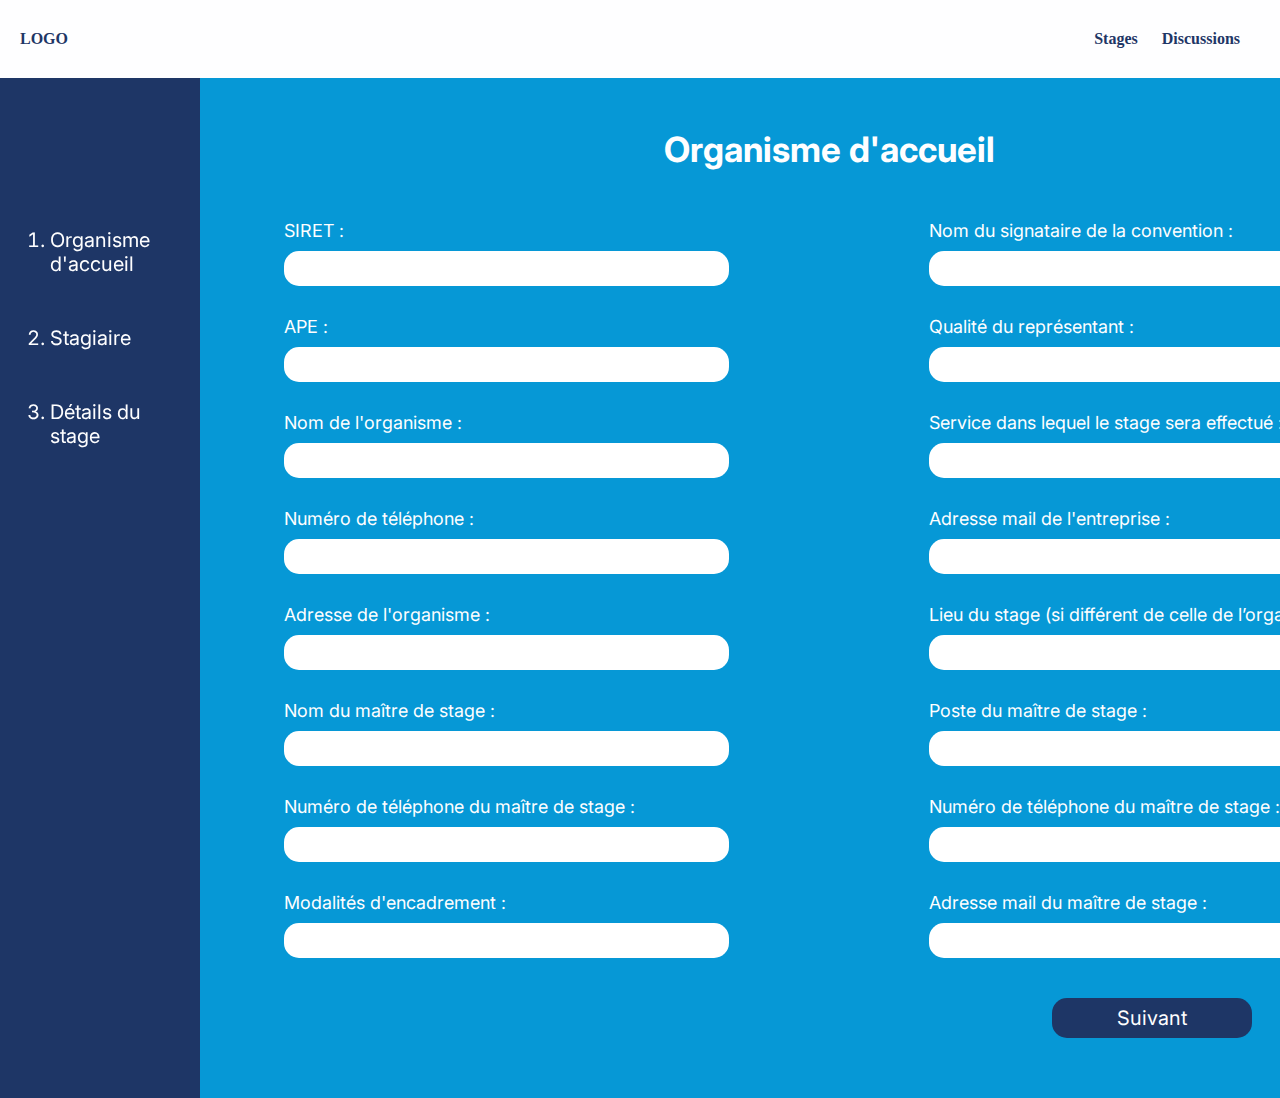
==== convention.html @ d8235db8 "Formulaire convention ajouté + modifications font" ====
<!DOCTYPE html>
<html lang="fr">

<head>
    <meta charset="UTF-8">
    <meta name="viewport" content="width=device-width, initial-scale=1.0">
    <link rel="preconnect" href="https://fonts.googleapis.com">
<link rel="preconnect" href="https://fonts.gstatic.com" crossorigin>
<link href="https://fonts.googleapis.com/css2?family=Inter:ital,opsz,wght@0,14..32,100..900;1,14..32,100..900&family=Montserrat:ital,wght@0,100..900;1,100..900&display=swap" rel="stylesheet">
    <title>Créer une nouvelle convention</title>
    <link rel="stylesheet" href="convention.css">
</head>

<body>
    <header>
        <div class="logo">LOGO</div>
        <nav>
            <a href="etustage.php">Stages</a>
            <a href="etudiscussion.php">Discussions</a>
            <a href="#"><i class="fa-solid fa-right-from-bracket"></i></a>
        </nav>
    </header>

    <main>
    <div id="etape">
        <ol>
            <li class="actif">Organisme d'accueil</li>
            <li>Stagiaire</li>
            <li>Détails du stage</li>
        </ol>
    </div>

   
<div id="etape1">

        <h1>Organisme d'accueil</h1>
<div class="formulaire">
        <div class="section">
            <div class="champ">
                <label for="">SIRET :</label>
                <input type="text">
            </div>
            <div class="champ">
                <label for="">APE :</label>
                <input type="text">
            </div>
            <div class="champ">
                <label for="">Nom de l'organisme :</label>
                <input type="text">
            </div>
            <div class="champ">
                <label for="">Numéro de téléphone :</label>
                <input type="text">
            </div>
            <div class="champ">
                <label for="">Adresse de l'organisme :</label>
                <input type="text">
            </div>
            <div class="champ">
                <label for="">Nom du maître de stage :</label>
                <input type="text">
            </div>
            <div class="champ">
                <label for="">Numéro de téléphone du maître de stage :</label>
                <input type="text">
            </div>
            <div class="champ">
                <label for="">Modalités d'encadrement :</label>
                <input type="text">
            </div>
        </div>

        <div class="section">
            <div class="champ">
                <label for="">Nom du signataire de la convention : </label>
                <input type="text">
            </div>
            <div class="champ">
                <label for="">Qualité du représentant :</label>
                <input type="text">
            </div>
            <div class="champ">
                <label for="">Service dans lequel le stage sera effectué : </label>
                <input type="text">
            </div>
            <div class="champ">
                <label for="">Adresse mail de l'entreprise :</label>
                <input type="email">
            </div>
            <div class="champ">
                <label for="">Lieu du stage (si différent de celle de l’organisme) : </label>
                <input type="text">
            </div>
            <div class="champ">
                <label for="">Poste du maître de stage :</label>
                <input type="text">
            </div>
            <div class="champ">
                <label for="">Numéro de téléphone du maître de stage :</label>
                <input type="text">
            </div>
            <div class="champ">
                <label for="">Adresse mail du maître de stage :</label>
                <input type="text">
            </div>
            <div class="next">
            <button class="suivant">Suivant</button>
        </div>
        </div>
    </div>
    </div> 

<!-- <div id="etape2">
    <h1>Stagiaire</h1>
    <div class="formulaire">
    <div class="section">
        <div class="champ">
            <label for="">Votre numéro étudiant :</label>
            <input type="text">
        </div>
        <div class="champ">
            <label for="">Votre nom :</label>
            <input type="text">
        </div>
        <div class="champ">
            <label for="">Votre prénom :</label>
            <input type="text">
        </div>
        <div class="champ">
            <label for="">Votre adresse</label>
            <input type="text">
        </div>
        <div class="champ">
            <label for="">Votre date de naissance :</label>
            <input type="date" name="" id="">
        </div>
    </div>
    <div class="section">
        <div class="champ">
            <label for="">Votre numéro de téléphone :</label>
            <input type="text">
        </div>
        <div class="champ">
            <label for="">Votre adresse mail étudiante :</label>
            <input type="text">
        </div>
        <div class="champ">
            <label for="">Votre adresse mail personnelle :</label>
            <input type="text">
        </div>
        <div class="champ">
            <label for="">Votre caisse primaire d'assurance maladie :</label>
            <input type="text" placeholder="Nom et adresse postale">
        </div>
        <div class="next">
        <button class="suivant">Suivant</button>
    </div>
    </div>
</div>
</div> -->


<!--<div id="etape3">
    <h1>Détails du stage</h1>
    <div class="formulaire">
    <div class="section">
        <div class="champ">
            <label for="">Sujet du stage :</label>
            <input type="text">
        </div>
        <div class="champ">
            <label for="">Dates du stage :</label>
            <div class="row">
                <label for="">Du</label>
                <input type="date" name="" id="">
                <label for="">au</label>
                <input type="date" name="" id="">
            </div>
        </div>
        <div class="champ">
            <label for="">Emploi du temps :</label>
            <div id="edt">
            <div class="row">
                <input type="number">
                <label for="">semaines de stage</label>
            </div>
            <div class="row">
                <input type="number">
                <label for="">jours de présence en stage</label>
            </div>
            <div class="row">
                <input type="number">
                <label for="">heures de présence par jour</label>
            </div>
            <div class="row">
                <input type="number">
                <label for="">heures de présence par semaine</label>
            </div>
            <div class="row">
                <input type="number">
                <label for="">jours de congés autorisés</label>
            </div>
        </div>
        </div>
        <div class="champ">
            <label for="">Commentaires :</label>
            <textarea name="" id="" rows="6"></textarea>
        </div>
    </div>
    <div class="section">
        
        <div class="champ">
            <label for="">Activités confiées :</label>
            <textarea name="" id="" rows="6"></textarea>
        </div>
        <div class="champ">
            <label for="">Compétences à acquerir/développer :</label>
            <textarea name="" id="" rows="6"></textarea>
        </div>
        <div class="champ">
            <label for="">Avantages - Accés aux droits des salariés  :</label>
            <textarea name="" id="" rows="4"></textarea>
        </div>
        <div class="champ">
            <label for="">Avantages - Accés aux droits des agents  :</label>
            <textarea name="" id="" rows="4"></textarea>
        </div>
        <div class="next">
        <button class="suivant">Terminer</button>
    </div>
    </div>
</div>
</div>

<div id="recapitulatif">

</div> -->

</body>
</html>
---- convention.css ----
@import url(root.Css);

* {
    margin: 0;
    padding: 0;
}

#etape {
    background-color: var(--foncé);
    display: flex;
    flex-direction: column;
}
ol {
    display: flex;
    flex-direction: column;
    gap: 50px;
    padding: 150px 50px;
    position: sticky;
    top: 0;
}

ol li {
    font-family: 'Inter', serif;
    color: var(--blanc);
    font-size: 20px;
}

main {
    display: flex;
    flex-direction: row;
    background-color: var(--bleuclair);
    gap: 5%;
}

h1 {
    text-align: center;
}

#etape1, #etape2, #etape3, #recapitulatif {
    display: flex;
    flex-direction: column;
    padding: 50px 20px;
    gap: 50px;
}

.formulaire {
    display: flex;
    flex-direction: row;
    justify-content: space-around;
    gap: 200px;
}

.section {
    display: flex;
    flex-direction: column;
    gap: 30px;
}

#edt {
    display: flex;
    flex-direction: column;
    gap: 10px;
}
.row {
    display: flex;
    flex-direction: row;
        align-items: center;
    gap: 10px;
}

.champ {
    display: flex;
    flex-direction: column;
    gap: 10px;
}

label {
    font-family: 'Inter', serif;
    color: var(--blanc);
    font-size: 18px;
}

input[type="text" i], input[type="email" i] {
    height: 35px;
    width: 425px;
    border-radius: 15px;
    border: none;
    padding: 0px 10px; 
    font-family: 'Inter', serif;
}

input[type="date" i] {
    height: 35px;
    width: 165px;
    padding: 5px 10px;
    border-radius: 15px;
    border: none;  
    font-family: 'Inter', serif;
}

input[type="number" i] {
    height: 30px;
    width: 40px;
    padding: 2px;
    text-align: center;
    border-radius: 15px;
    border: none;
    font-family: 'Inter', serif;
}

textarea {
    border-radius: 25px;
    border: none;
    padding: 10px; 
    width: 425px; 
    font-family: 'Inter', serif;
}

.next {
    display: flex;
    justify-content: center;
}
button {
    background-color: var(--foncé);
    color: var(--blanc);
    font-size: 20px;
    margin: 10px;
    height: 40px;
    width: 200px;
    border-radius: 15px;
    font-family: 'Inter', serif;
    border: none;
}
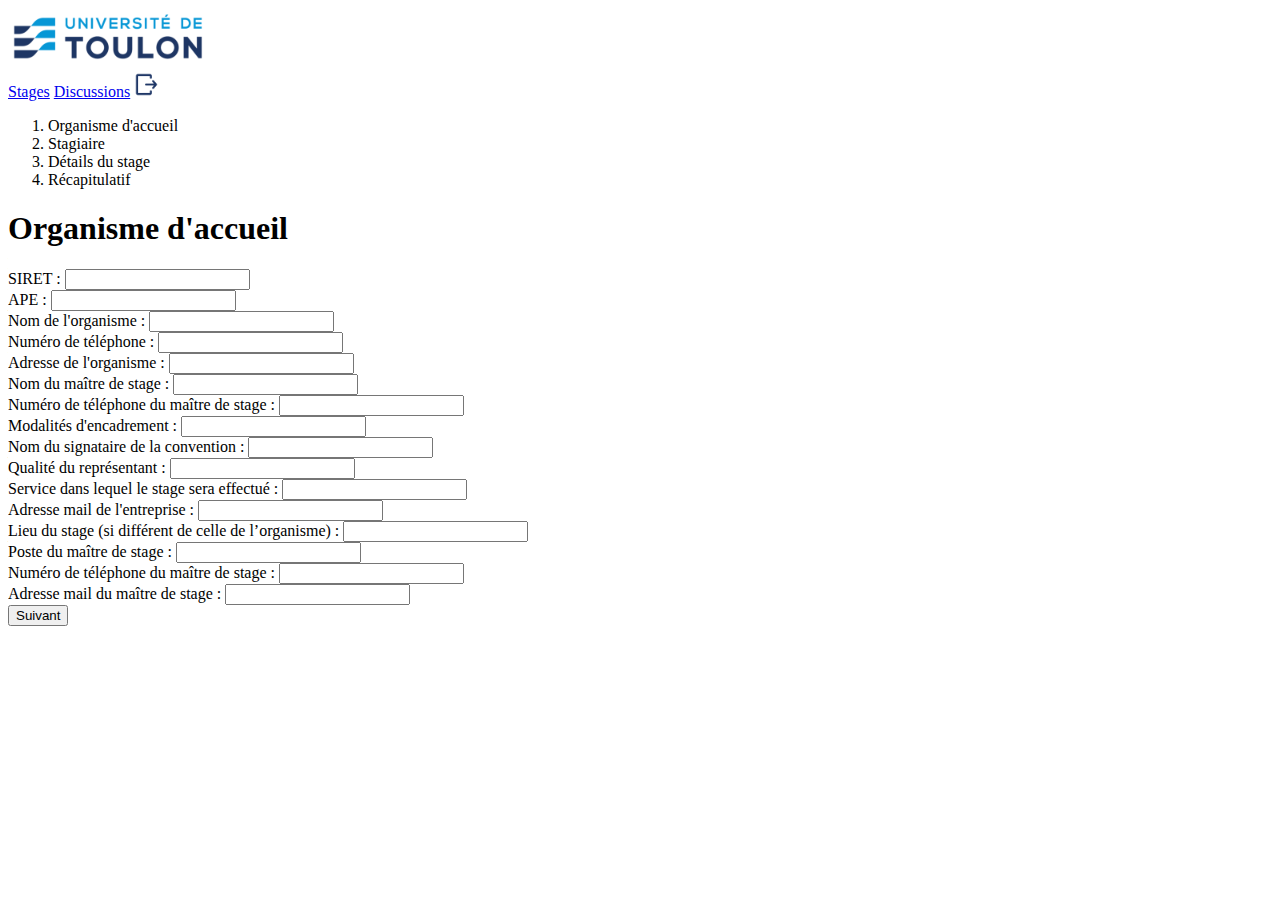
==== commit 6c56aec6: "Page formulaire convention ajoutée + ajout logo/icon header" ====
--- a/convention.html
+++ b/convention.html
@@ -8,16 +8,16 @@
 <link rel="preconnect" href="https://fonts.gstatic.com" crossorigin>
 <link href="https://fonts.googleapis.com/css2?family=Inter:ital,opsz,wght@0,14..32,100..900;1,14..32,100..900&family=Montserrat:ital,wght@0,100..900;1,100..900&display=swap" rel="stylesheet">
     <title>Créer une nouvelle convention</title>
-    <link rel="stylesheet" href="convention.css">
+    <link rel="stylesheet" href="CSS/convention.css">
 </head>
 
 <body>
     <header>
-        <div class="logo">LOGO</div>
+        <div class="logo"><img src="logo université de toulon.png" alt="" width="200px"></div>
         <nav>
             <a href="etustage.php">Stages</a>
             <a href="etudiscussion.php">Discussions</a>
-            <a href="#"><i class="fa-solid fa-right-from-bracket"></i></a>
+            <a href="#"><img src="deconnexion.png" alt="" width="25px"></a>
         </nav>
     </header>
 
@@ -27,6 +27,7 @@
             <li class="actif">Organisme d'accueil</li>
             <li>Stagiaire</li>
             <li>Détails du stage</li>
+            <li>Récapitulatif</li>
         </ol>
     </div>
 
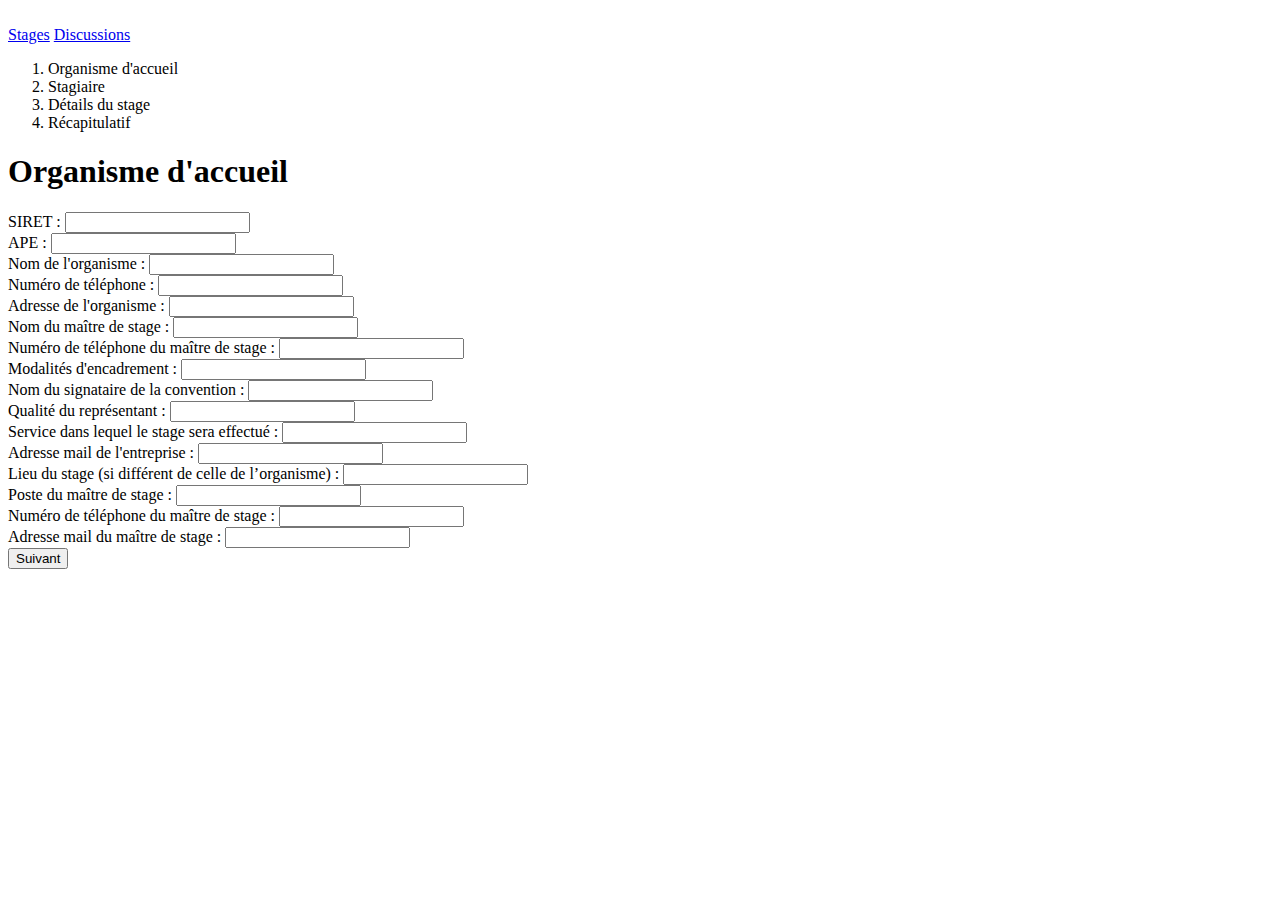
==== commit 15b81541: "Page d'accueil ajoutée" ====
--- a/convention.html
+++ b/convention.html
@@ -13,11 +13,11 @@
 
 <body>
     <header>
-        <div class="logo"><img src="logo université de toulon.png" alt="" width="200px"></div>
+        <div class="logo"><img src="images/logo université de toulon.png" alt="" width="200px"></div>
         <nav>
             <a href="etustage.php">Stages</a>
             <a href="etudiscussion.php">Discussions</a>
-            <a href="#"><img src="deconnexion.png" alt="" width="25px"></a>
+            <a href="#"><img src="images/deconnexion.png" alt="" width="25px"></a>
         </nav>
     </header>
 
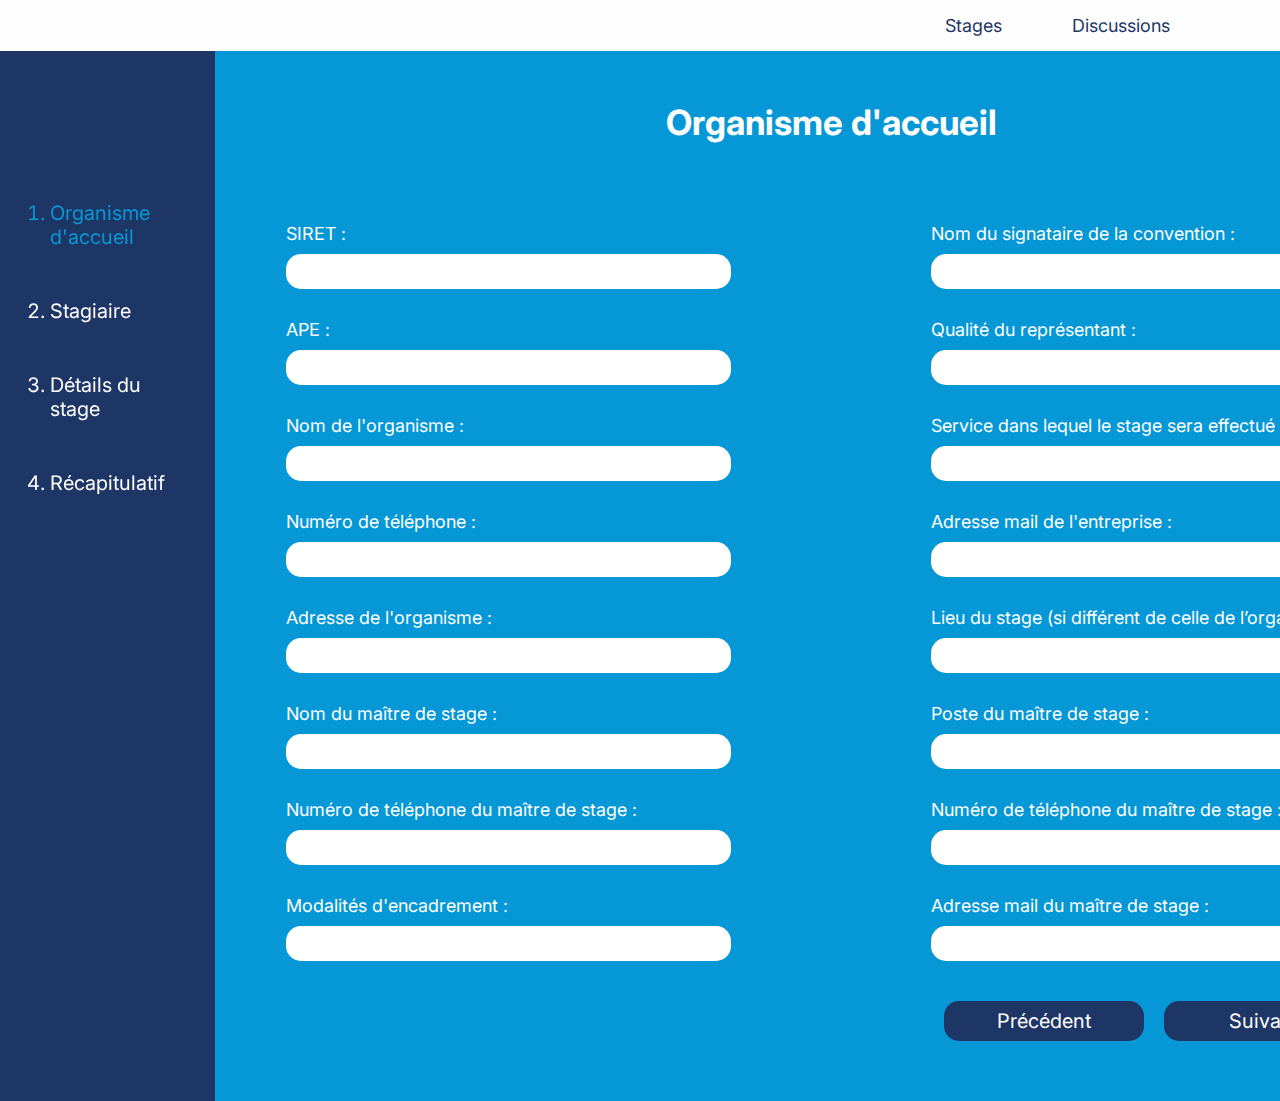
==== commit b8e00df6: "Update convention.html" ====
--- a/convention.html
+++ b/convention.html
@@ -21,7 +21,8 @@
         </nav>
     </header>
 
-    <main>
+    <form id="convention" action="generate_convention.php" method="post">
+
     <div id="etape">
         <ol>
             <li class="actif">Organisme d'accueil</li>
@@ -31,7 +32,7 @@
         </ol>
     </div>
 
-   
+ 
 <div id="etape1">
 
         <h1>Organisme d'accueil</h1>
@@ -39,177 +40,178 @@
         <div class="section">
             <div class="champ">
                 <label for="">SIRET :</label>
-                <input type="text">
+                <input type="text" name="siret">
             </div>
             <div class="champ">
                 <label for="">APE :</label>
-                <input type="text">
+                <input type="text" name="APE">
             </div>
             <div class="champ">
                 <label for="">Nom de l'organisme :</label>
-                <input type="text">
+                <input type="text" name="nom_organisme">
             </div>
             <div class="champ">
                 <label for="">Numéro de téléphone :</label>
-                <input type="text">
+                <input type="text" name="numero_telephone_organisme">
             </div>
             <div class="champ">
                 <label for="">Adresse de l'organisme :</label>
-                <input type="text">
+                <input type="text" name="adresse_organisme">
             </div>
             <div class="champ">
                 <label for="">Nom du maître de stage :</label>
-                <input type="text">
+                <input type="text" name="nom_maitre_stage">
             </div>
             <div class="champ">
                 <label for="">Numéro de téléphone du maître de stage :</label>
-                <input type="text">
+                <input type="text" name="numero_telephone_maitre_stage">
             </div>
             <div class="champ">
                 <label for="">Modalités d'encadrement :</label>
-                <input type="text">
+                <input type="text" name="modalites">
             </div>
         </div>
 
         <div class="section">
             <div class="champ">
                 <label for="">Nom du signataire de la convention : </label>
-                <input type="text">
+                <input type="text" name="nom_signataire">
             </div>
             <div class="champ">
                 <label for="">Qualité du représentant :</label>
-                <input type="text">
+                <input type="text" name="qualite_representant">
             </div>
             <div class="champ">
                 <label for="">Service dans lequel le stage sera effectué : </label>
-                <input type="text">
+                <input type="text" name="service_stage">
             </div>
             <div class="champ">
                 <label for="">Adresse mail de l'entreprise :</label>
-                <input type="email">
+                <input type="email" name="email_entreprise">
             </div>
             <div class="champ">
                 <label for="">Lieu du stage (si différent de celle de l’organisme) : </label>
-                <input type="text">
+                <input type="text" name="lieu_stage">
             </div>
             <div class="champ">
                 <label for="">Poste du maître de stage :</label>
-                <input type="text">
+                <input type="text" name="poste_maitre_stage">
             </div>
             <div class="champ">
                 <label for="">Numéro de téléphone du maître de stage :</label>
-                <input type="text">
+                <input type="text" name="numero_telephone_maitre_stage">
             </div>
             <div class="champ">
                 <label for="">Adresse mail du maître de stage :</label>
-                <input type="text">
+                <input type="text" name="email_maitre_stage">
             </div>
             <div class="next">
-            <button class="suivant">Suivant</button>
-        </div>
+                <button type="button" class="precedent">Précédent</button>
+                <button type="suivant" class="suivant">Suivant</button>
+            </div>
         </div>
     </div>
     </div> 
 
-<!-- <div id="etape2">
     <h1>Stagiaire</h1>
     <div class="formulaire">
     <div class="section">
         <div class="champ">
             <label for="">Votre numéro étudiant :</label>
-            <input type="text">
+            <input type="text" name="numero_etudiant">
         </div>
         <div class="champ">
             <label for="">Votre nom :</label>
-            <input type="text">
+            <input type="text" name="nom_etudiant">
         </div>
         <div class="champ">
             <label for="">Votre prénom :</label>
-            <input type="text">
+            <input type="text" name="prenom_etudiant">
         </div>
         <div class="champ">
             <label for="">Votre adresse</label>
-            <input type="text">
+            <input type="text" name="adresse_etudiant">
         </div>
         <div class="champ">
             <label for="">Votre date de naissance :</label>
-            <input type="date" name="" id="">
+            <input type="date" name="date_naissance_etudiant" id="">
         </div>
     </div>
     <div class="section">
         <div class="champ">
             <label for="">Votre numéro de téléphone :</label>
-            <input type="text">
+            <input type="text" name="numero_telephone_etudiant">
         </div>
         <div class="champ">
             <label for="">Votre adresse mail étudiante :</label>
-            <input type="text">
+            <input type="text" name="email_etudiant">
         </div>
         <div class="champ">
             <label for="">Votre adresse mail personnelle :</label>
-            <input type="text">
+            <input type="text" name="email_perso_etudiant">
         </div>
         <div class="champ">
             <label for="">Votre caisse primaire d'assurance maladie :</label>
-            <input type="text" placeholder="Nom et adresse postale">
+            <input type="text" placeholder="Nom et adresse postale" name="caisse_assurance_maladie_etudiant">
         </div>
         <div class="next">
-        <button class="suivant">Suivant</button>
-    </div>
-    </div>
-</div>
-</div> -->
-
-
-<!--<div id="etape3">
+            <button type="button" class="precedent">Précédent</button>
+            <button type="suivant" class="suivant">Suivant</button>
+        </div>
+    </div>
+</div>
+</div>
+
+
+<div id="etape3">
     <h1>Détails du stage</h1>
     <div class="formulaire">
     <div class="section">
         <div class="champ">
             <label for="">Sujet du stage :</label>
-            <input type="text">
+            <input type="text" name="sujet_stage">
         </div>
         <div class="champ">
             <label for="">Dates du stage :</label>
             <div class="row">
                 <label for="">Du</label>
-                <input type="date" name="" id="">
+                <input type="date" name="date_debut_stage" id="">
                 <label for="">au</label>
-                <input type="date" name="" id="">
+                <input type="date" name="date_fin_stage" id="">
             </div>
         </div>
         <div class="champ">
             <label for="">Emploi du temps :</label>
             <div id="edt">
             <div class="row">
-                <input type="number">
+                <input type="number" name="nb_semaines_stage">
                 <label for="">semaines de stage</label>
             </div>
             <div class="row">
-                <input type="number">
+                <input type="number" name="nb_jours_stage">
                 <label for="">jours de présence en stage</label>
             </div>
             <div class="row">
-                <input type="number">
+                <input type="number" name="$nb_heures_par_jour_stage">
                 <label for="">heures de présence par jour</label>
             </div>
             <div class="row">
-                <input type="number">
+                <input type="number" name="nb_heures_par_semaine_stage">
                 <label for="">heures de présence par semaine</label>
             </div>
             <div class="row">
-                <input type="number">
+                <input type="number" name="sujet_stage">
                 <label for="">jours de congés autorisés</label>
             </div>
         </div>
         </div>
         <div class="champ">
             <label for="">Commentaires :</label>
-            <textarea name="" id="" rows="6"></textarea>
-        </div>
-    </div>
-    <div class="section">
-        
+            <textarea name="commentaires_stage" id="" rows="6"></textarea>
+        </div>
+    </div><!--
+    <div class="section">
+    
         <div class="champ">
             <label for="">Activités confiées :</label>
             <textarea name="" id="" rows="6"></textarea>
@@ -226,7 +228,7 @@
             <label for="">Avantages - Accés aux droits des agents  :</label>
             <textarea name="" id="" rows="4"></textarea>
         </div>
-        <div class="next">
+        <div class="next"> !-->
         <button class="suivant">Terminer</button>
     </div>
     </div>
@@ -234,8 +236,9 @@
 </div>
 
 <div id="recapitulatif">
-
-</div> -->
+<button type="submit "class="suivant">Confirmer et envoyer</button>
+</div>
+</form>
 
 </body>
-</html>+</html>
--- a/CSS/convention.css
+++ b/CSS/convention.css
@@ -0,0 +1,137 @@
+@import url(root.css);
+
+* {
+    margin: 0;
+    padding: 0;
+}
+
+#etape {
+    background-color: var(--foncé);
+    display: flex;
+    flex-direction: column;
+}
+ol {
+    display: flex;
+    flex-direction: column;
+    gap: 50px;
+    padding: 150px 50px;
+    position: sticky;
+    top: 0;
+}
+
+ol li {
+    font-family: 'Inter', serif;
+    color: var(--blanc);
+    font-size: 20px;
+}
+
+.actif {
+    color: var(--bleuclair);
+}
+
+#convention {
+    display: flex;
+    flex-direction: row;
+    background-color: var(--bleuclair);
+    gap: 4%;
+}
+
+h1 {
+    text-align: center;
+}
+
+#etape1, #etape2, #etape3, #recapitulatif {
+    display: flex;
+    flex-direction: column;
+    padding: 50px 20px;
+    gap: 80px;
+}
+
+.formulaire {
+    display: flex;
+    flex-direction: row;
+    justify-content: space-around;
+    gap: 200px;
+}
+
+.section {
+    display: flex;
+    flex-direction: column;
+    gap: 30px;
+}
+
+#edt {
+    display: flex;
+    flex-direction: column;
+    gap: 10px;
+}
+.row {
+    display: flex;
+    flex-direction: row;
+        align-items: center;
+    gap: 10px;
+}
+
+.champ {
+    display: flex;
+    flex-direction: column;
+    gap: 10px;
+}
+
+label {
+    font-family: 'Inter', serif;
+    color: var(--blanc);
+    font-size: 18px;
+}
+
+input[type="text" i], input[type="email" i] {
+    height: 35px;
+    width: 425px;
+    border-radius: 15px;
+    border: none;
+    padding: 0px 10px; 
+    font-family: 'Inter', serif;
+}
+
+input[type="date" i] {
+    height: 35px;
+    width: 165px;
+    padding: 5px 10px;
+    border-radius: 15px;
+    border: none;  
+    font-family: 'Inter', serif;
+}
+
+input[type="number" i] {
+    height: 30px;
+    width: 40px;
+    padding: 2px;
+    text-align: center;
+    border-radius: 15px;
+    border: none;
+    font-family: 'Inter', serif;
+}
+
+textarea {
+    border-radius: 25px;
+    border: none;
+    padding: 10px; 
+    width: 425px; 
+    font-family: 'Inter', serif;
+}
+
+.next {
+    display: flex;
+    justify-content: center;
+}
+button {
+    background-color: var(--foncé);
+    color: var(--blanc);
+    font-size: 20px;
+    margin: 10px;
+    height: 40px;
+    width: 200px;
+    border-radius: 15px;
+    font-family: 'Inter', serif;
+    border: none;
+}
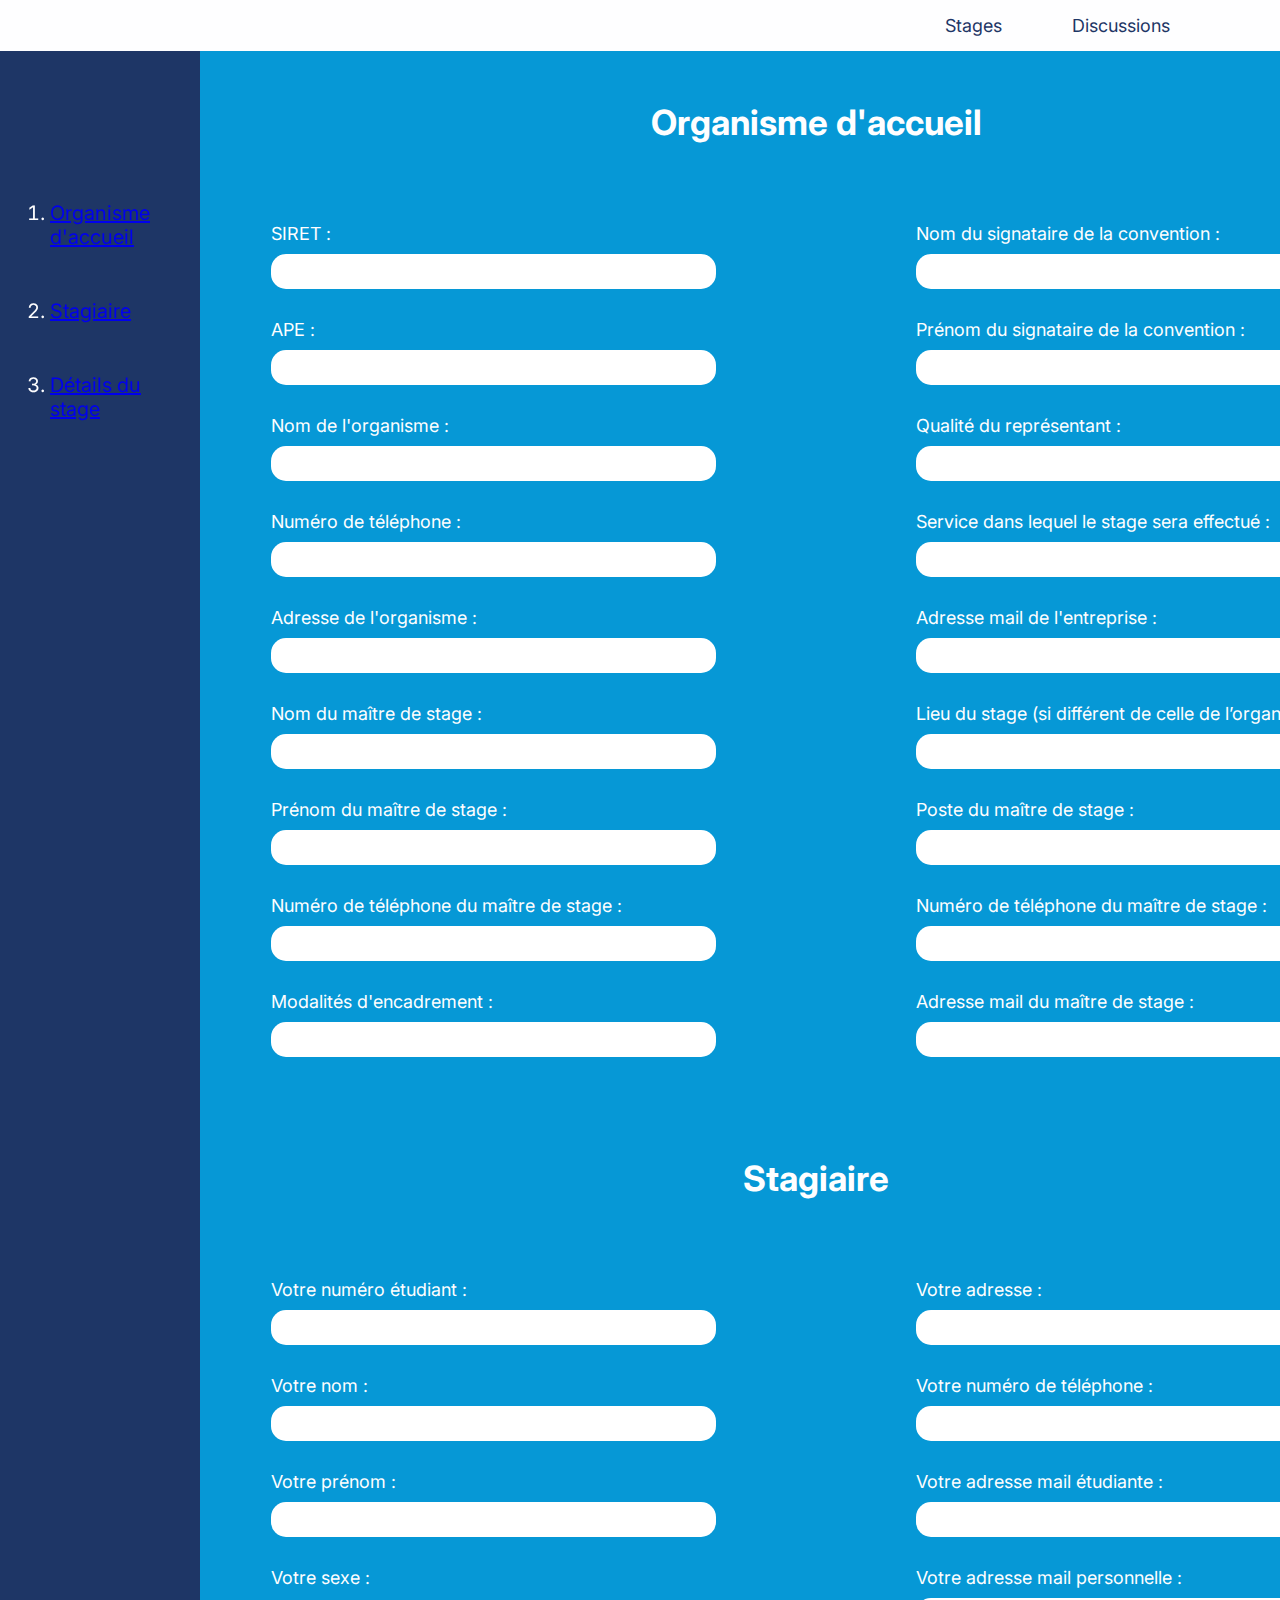
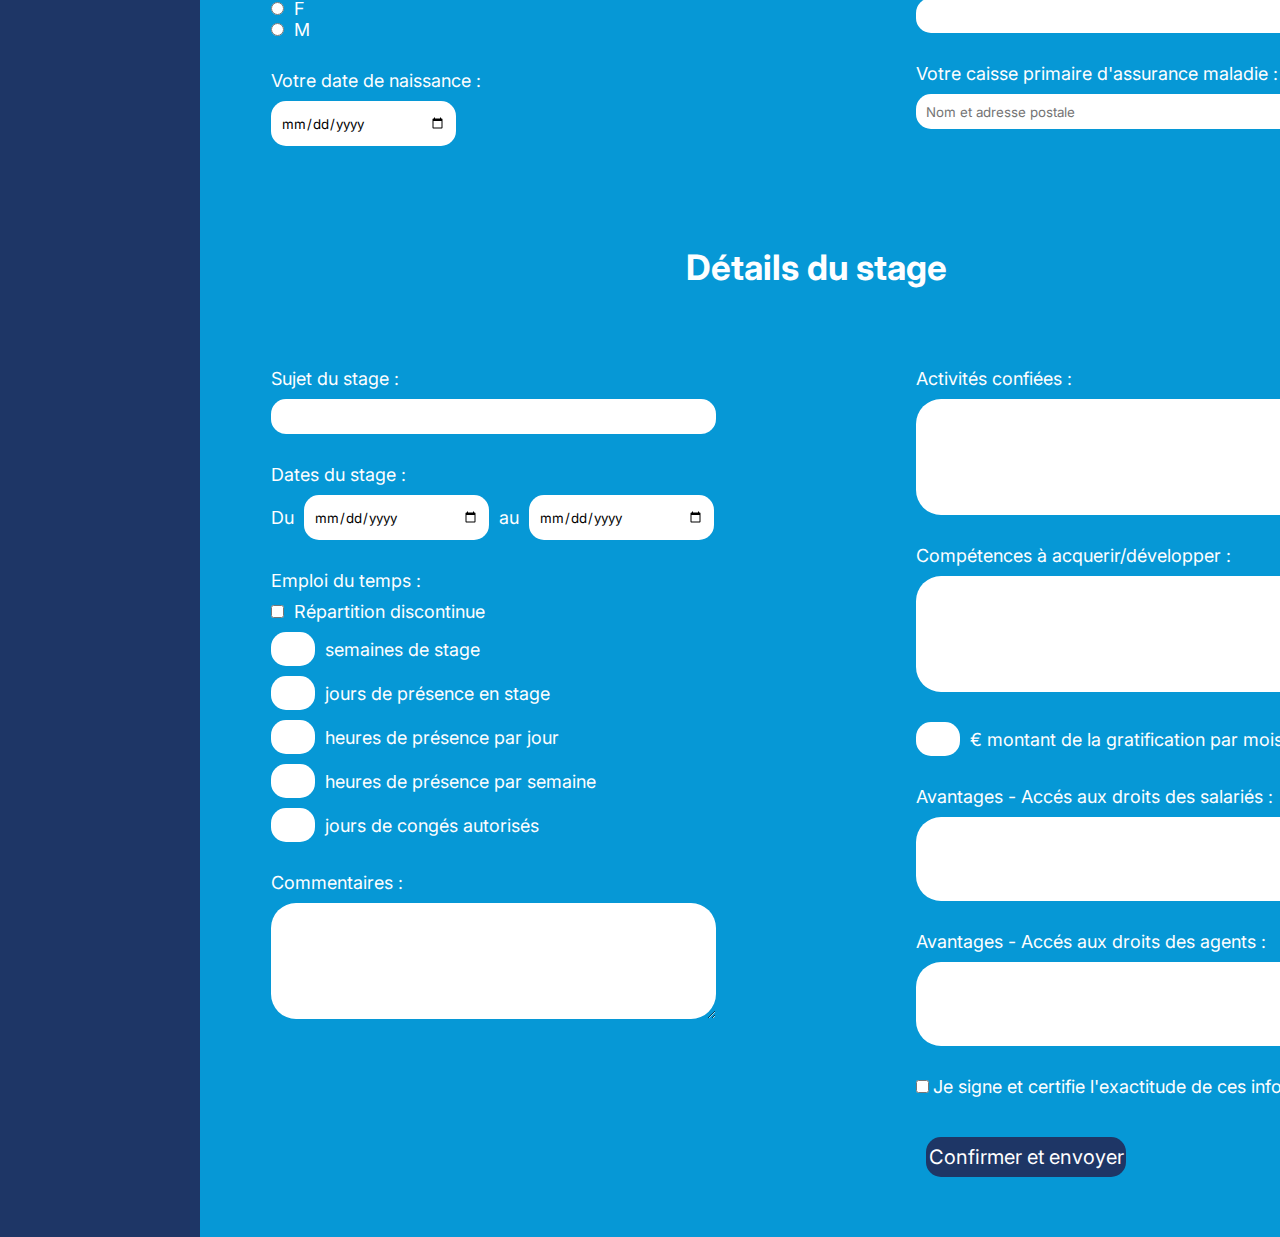
==== commit 8fb2611e: "maj" ====
--- a/convention.html
+++ b/convention.html
@@ -5,8 +5,8 @@
     <meta charset="UTF-8">
     <meta name="viewport" content="width=device-width, initial-scale=1.0">
     <link rel="preconnect" href="https://fonts.googleapis.com">
-<link rel="preconnect" href="https://fonts.gstatic.com" crossorigin>
-<link href="https://fonts.googleapis.com/css2?family=Inter:ital,opsz,wght@0,14..32,100..900;1,14..32,100..900&family=Montserrat:ital,wght@0,100..900;1,100..900&display=swap" rel="stylesheet">
+    <link rel="preconnect" href="https://fonts.gstatic.com" crossorigin>
+    <link href="https://fonts.googleapis.com/css2?family=Inter:ital,opsz,wght@0,14..32,100..900;1,14..32,100..900&family=Montserrat:ital,wght@0,100..900;1,100..900&display=swap" rel="stylesheet">
     <title>Créer une nouvelle convention</title>
     <link rel="stylesheet" href="CSS/convention.css">
 </head>
@@ -21,19 +21,18 @@
         </nav>
     </header>
 
-    <form id="convention" action="generate_convention.php" method="post">
+    <form id="convention" action="" method="post">
 
     <div id="etape">
         <ol>
-            <li class="actif">Organisme d'accueil</li>
-            <li>Stagiaire</li>
-            <li>Détails du stage</li>
-            <li>Récapitulatif</li>
+            <li><a href="#etape1">Organisme d'accueil</a></li>
+            <li><a href="#etape2">Stagiaire</a></li>
+            <li><a href="#etape3">Détails du stage</a></li>
         </ol>
     </div>
 
- 
-<div id="etape1">
+ <main>
+<div class="formulaire" id="etape1">
 
         <h1>Organisme d'accueil</h1>
 <div class="formulaire">
@@ -44,46 +43,54 @@
             </div>
             <div class="champ">
                 <label for="">APE :</label>
-                <input type="text" name="APE">
+                <input type="text" name="ape">
             </div>
             <div class="champ">
                 <label for="">Nom de l'organisme :</label>
-                <input type="text" name="nom_organisme">
+                <input type="text" name="nom_entreprise">
             </div>
             <div class="champ">
                 <label for="">Numéro de téléphone :</label>
-                <input type="text" name="numero_telephone_organisme">
+                <input type="text" name="tel_entreprise">
             </div>
             <div class="champ">
                 <label for="">Adresse de l'organisme :</label>
-                <input type="text" name="adresse_organisme">
+                <input type="text" name="lieu_entreprise">
             </div>
             <div class="champ">
                 <label for="">Nom du maître de stage :</label>
                 <input type="text" name="nom_maitre_stage">
             </div>
             <div class="champ">
+                <label for="">Prénom du maître de stage :</label>
+                <input type="text" name="prenom_maitre_stage">
+            </div>
+            <div class="champ">
                 <label for="">Numéro de téléphone du maître de stage :</label>
                 <input type="text" name="numero_telephone_maitre_stage">
             </div>
             <div class="champ">
                 <label for="">Modalités d'encadrement :</label>
-                <input type="text" name="modalites">
+                <input type="text" name="encadrement_stage">
             </div>
         </div>
 
         <div class="section">
             <div class="champ">
                 <label for="">Nom du signataire de la convention : </label>
-                <input type="text" name="nom_signataire">
+                <input type="text" name="nom_signataire_entreprise">
+            </div>
+            <div class="champ">
+                <label for="">Prénom du signataire de la convention : </label>
+                <input type="text" name="prenom_signataire">
             </div>
             <div class="champ">
                 <label for="">Qualité du représentant :</label>
-                <input type="text" name="qualite_representant">
+                <input type="text" name="poste_signataire_entreprise">
             </div>
             <div class="champ">
                 <label for="">Service dans lequel le stage sera effectué : </label>
-                <input type="text" name="service_stage">
+                <input type="text" name="service_entreprise">
             </div>
             <div class="champ">
                 <label for="">Adresse mail de l'entreprise :</label>
@@ -99,20 +106,18 @@
             </div>
             <div class="champ">
                 <label for="">Numéro de téléphone du maître de stage :</label>
-                <input type="text" name="numero_telephone_maitre_stage">
+                <input type="text" name="tel_maitre_stage">
             </div>
             <div class="champ">
                 <label for="">Adresse mail du maître de stage :</label>
-                <input type="text" name="email_maitre_stage">
-            </div>
-            <div class="next">
-                <button type="button" class="precedent">Précédent</button>
-                <button type="suivant" class="suivant">Suivant</button>
-            </div>
-        </div>
-    </div>
-    </div> 
-
+                <input type="email" name="email_maitre_stage">
+            </div>
+
+        </div>
+    </div>
+    </div>  
+
+<div class="formulaire" id="etape2">
     <h1>Stagiaire</h1>
     <div class="formulaire">
     <div class="section">
@@ -129,9 +134,19 @@
             <input type="text" name="prenom_etudiant">
         </div>
         <div class="champ">
-            <label for="">Votre adresse</label>
-            <input type="text" name="adresse_etudiant">
-        </div>
+            <label for="">Votre sexe :</label>
+         <div id="sexe">
+        <div class="row">
+            <input type="radio" name="sexe" id="" value="feminin">
+            <label for="">F</label>
+        </div>
+        <div class="row">
+            <input type="radio" name="sexe" id="" value="masculin"> 
+            <label for="">M</label>
+        </div>
+        </div>
+    </div>
+        
         <div class="champ">
             <label for="">Votre date de naissance :</label>
             <input type="date" name="date_naissance_etudiant" id="">
@@ -139,31 +154,32 @@
     </div>
     <div class="section">
         <div class="champ">
+            <label for="">Votre adresse :</label>
+            <input type="text" name="adresse_etudiant">
+        </div>
+        <div class="champ">
             <label for="">Votre numéro de téléphone :</label>
-            <input type="text" name="numero_telephone_etudiant">
+            <input type="text" name="tel_etudiant">
         </div>
         <div class="champ">
             <label for="">Votre adresse mail étudiante :</label>
-            <input type="text" name="email_etudiant">
+            <input type="email" name="email_etudiant">
         </div>
         <div class="champ">
             <label for="">Votre adresse mail personnelle :</label>
-            <input type="text" name="email_perso_etudiant">
+            <input type="email" name="email_perso_etudiant">
         </div>
         <div class="champ">
             <label for="">Votre caisse primaire d'assurance maladie :</label>
-            <input type="text" placeholder="Nom et adresse postale" name="caisse_assurance_maladie_etudiant">
-        </div>
-        <div class="next">
-            <button type="button" class="precedent">Précédent</button>
-            <button type="suivant" class="suivant">Suivant</button>
-        </div>
-    </div>
-</div>
-</div>
-
-
-<div id="etape3">
+            <input type="text" placeholder="Nom et adresse postale" name="cpam_etudiant">
+        </div>
+
+    </div>
+</div>
+</div>
+
+
+<div class="formulaire" id="etape3">
     <h1>Détails du stage</h1>
     <div class="formulaire">
     <div class="section">
@@ -175,16 +191,20 @@
             <label for="">Dates du stage :</label>
             <div class="row">
                 <label for="">Du</label>
-                <input type="date" name="date_debut_stage" id="">
+                <input type="date" name="date_debut" id="">
                 <label for="">au</label>
-                <input type="date" name="date_fin_stage" id="">
+                <input type="date" name="date_fin" id="">
             </div>
         </div>
         <div class="champ">
             <label for="">Emploi du temps :</label>
             <div id="edt">
-            <div class="row">
-                <input type="number" name="nb_semaines_stage">
+                <div class="row">
+                    <input type="checkbox" name="repartition">
+                    <label for="">Répartition discontinue</label>
+                </div>
+            <div class="row">
+                <input type="number" name="semaines_stage">
                 <label for="">semaines de stage</label>
             </div>
             <div class="row">
@@ -192,53 +212,60 @@
                 <label for="">jours de présence en stage</label>
             </div>
             <div class="row">
-                <input type="number" name="$nb_heures_par_jour_stage">
+                <input type="number" name="heures_par_jour_stage">
                 <label for="">heures de présence par jour</label>
             </div>
             <div class="row">
-                <input type="number" name="nb_heures_par_semaine_stage">
+                <input type="number" name="heures_par_semaine_stage">
                 <label for="">heures de présence par semaine</label>
             </div>
             <div class="row">
-                <input type="number" name="sujet_stage">
+                <input type="number" name="nb_conges">
                 <label for="">jours de congés autorisés</label>
             </div>
         </div>
         </div>
         <div class="champ">
             <label for="">Commentaires :</label>
-            <textarea name="commentaires_stage" id="" rows="6"></textarea>
-        </div>
-    </div><!--
+            <textarea name="commentaire_stage" id="" rows="6"></textarea>
+        </div>
+    </div>
     <div class="section">
     
         <div class="champ">
             <label for="">Activités confiées :</label>
+            <textarea name="activites_stage" id="" rows="6"></textarea>
+        </div>
+        <div class="champ">
+            <label for="competences_stage">Compétences à acquerir/développer :</label>
             <textarea name="" id="" rows="6"></textarea>
         </div>
-        <div class="champ">
-            <label for="">Compétences à acquerir/développer :</label>
-            <textarea name="" id="" rows="6"></textarea>
-        </div>
+        <div class="row">
+                <input type="number" name="gratification">
+                <label for="">€ montant de la gratification par mois</label>
+            </div>
         <div class="champ">
             <label for="">Avantages - Accés aux droits des salariés  :</label>
-            <textarea name="" id="" rows="4"></textarea>
+            <textarea name="avantages_5bis" id="" rows="4"></textarea>
         </div>
         <div class="champ">
             <label for="">Avantages - Accés aux droits des agents  :</label>
-            <textarea name="" id="" rows="4"></textarea>
-        </div>
-        <div class="next"> !-->
-        <button class="suivant">Terminer</button>
-    </div>
-    </div>
-</div>
-</div>
-
-<div id="recapitulatif">
-<button type="submit "class="suivant">Confirmer et envoyer</button>
-</div>
+            <textarea name="" id="avantages_5ter" rows="4"></textarea>
+        </div>
+        <div id="signature">
+            <input type="checkbox" name="signature_stagiaire" id="">
+            <label for="">Je signe et certifie l'exactitude de ces informations.</label>
+            
+        </div>
+        <div id="submit">
+            <button type="submit ">Confirmer et envoyer</button>
+        </div>
+    </div>
+</div>
+</div>
+
+</main>
 </form>
-
+<script src="JS/convention.js"></script>
 </body>
 </html>
